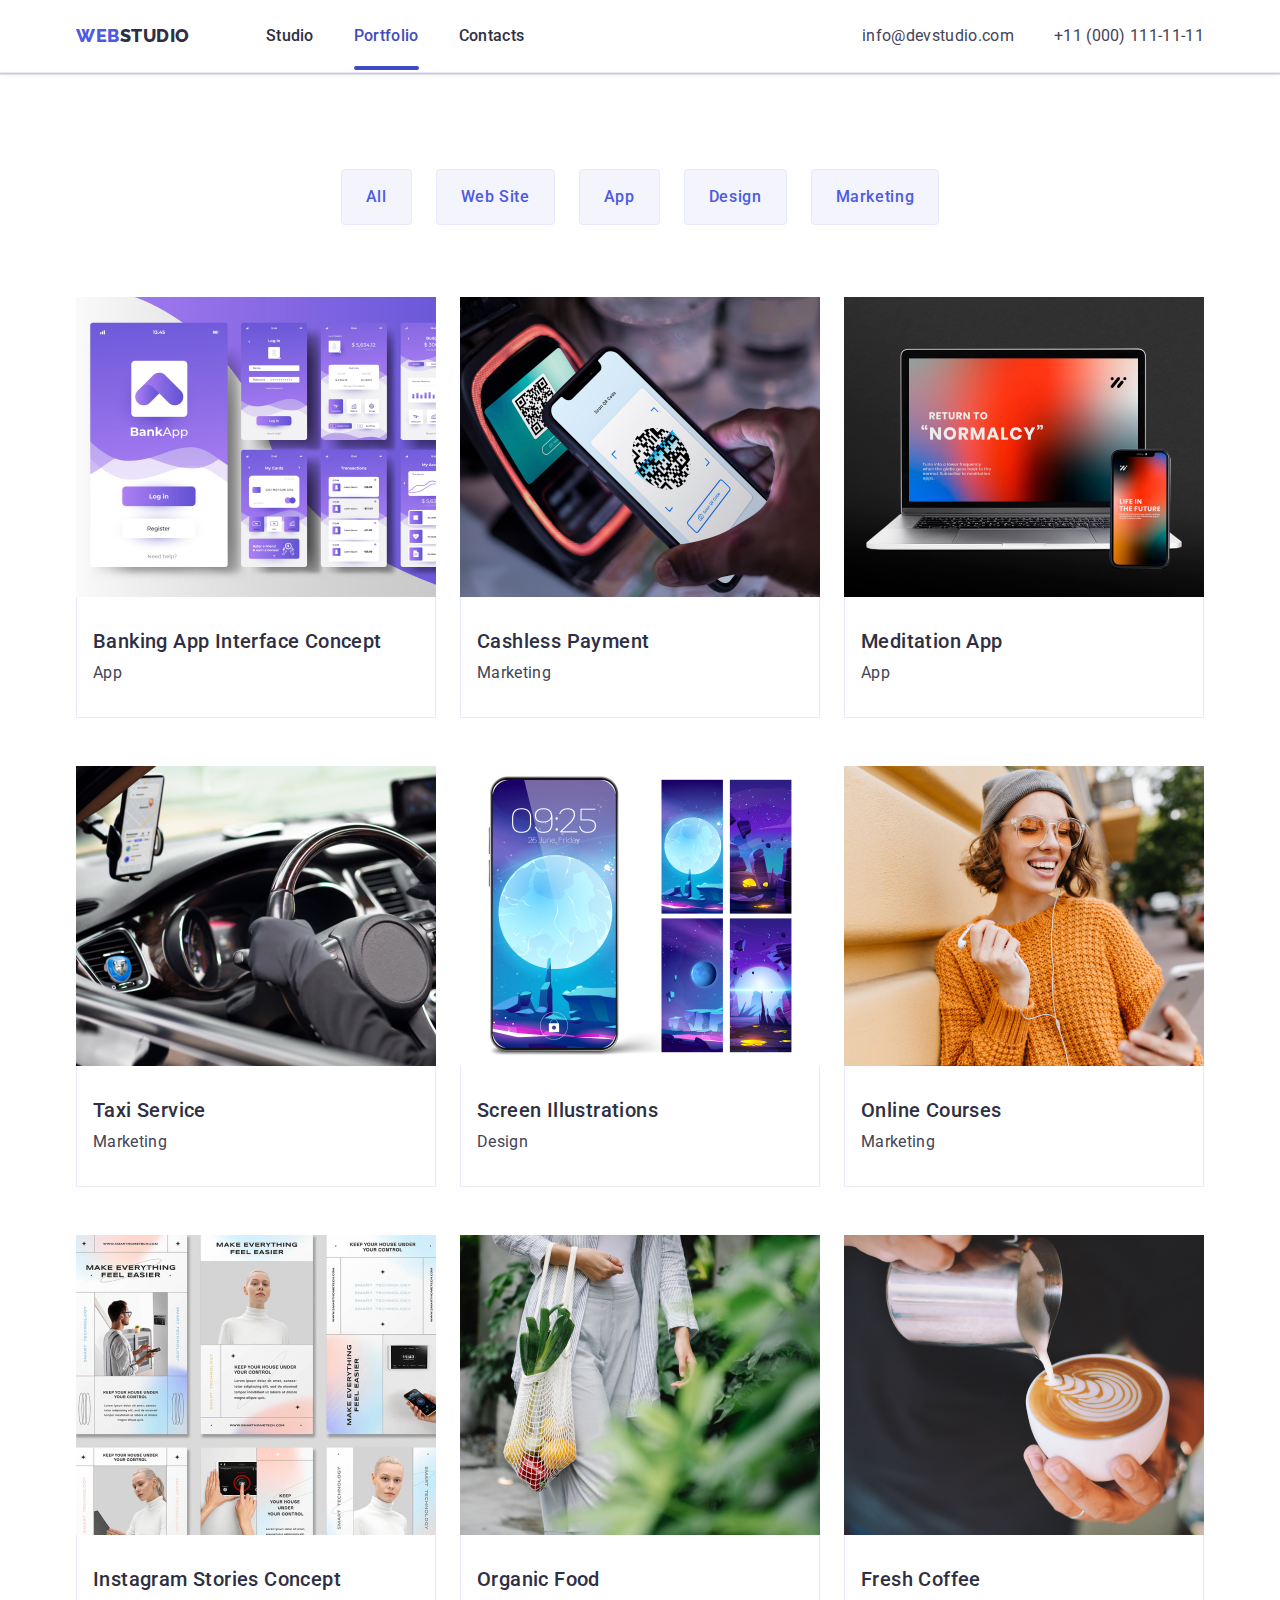
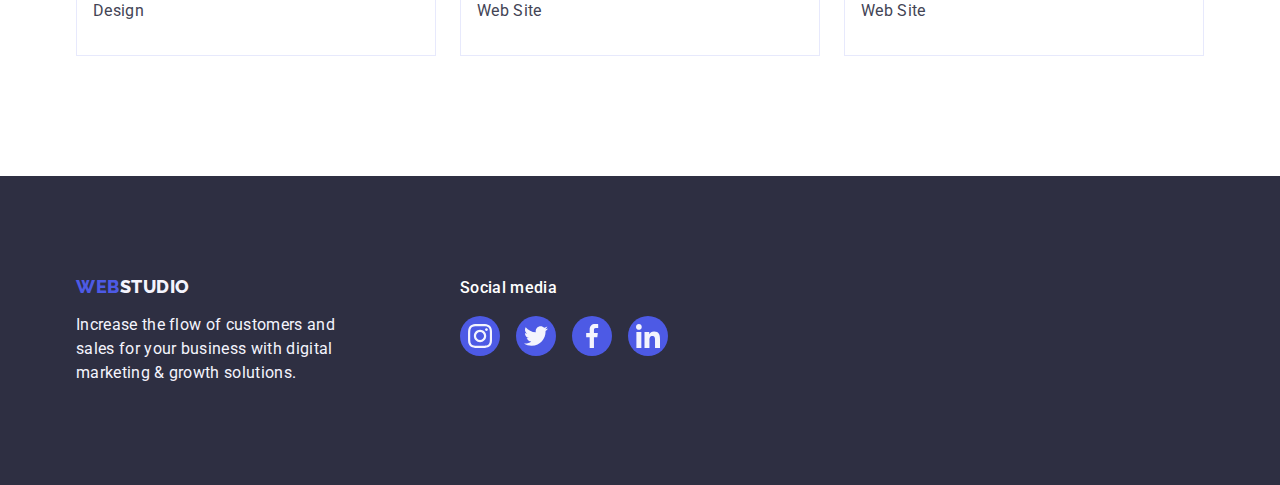
==== portfolio.html @ 04f92026 "Add files via upload" ====
<!DOCTYPE html>
<html lang="en">
  <head>
    <meta charset="UTF-8" />
    <meta name="viewport" content="width=device-width, initial-scale=1.0" />
    <link
      rel="stylesheet"
      href="https://cdnjs.cloudflare.com/ajax/libs/modern-normalize/2.0.0/modern-normalize.min.css"
    />
    <link rel="stylesheet" href="./css/styles.css" />
    <!-- <link
      rel="stylesheet"
      href="modern-normalize.min.css"
      crossorigin="anonymous"
      referrerpolicy="no-referrer"
    /> -->
    <link rel="preconnect" href="https://fonts.googleapis.com" />
    <link rel="preconnect" href="https://fonts.gstatic.com" crossorigin />
    <link
      href="https://fonts.googleapis.com/css2?family=Raleway:wght@800&family=Roboto:wght@400;500;700;900&display=swap"
      rel="stylesheet"
    />
    <title>Main Page</title>
  </head>

  <body>
    <header class="main-header">
      <div class="main-header-con container">
        <!--Navigation Menu-->
        <nav class="nav-con">
          <a class="logo link" href="./index.html"
            ><span class="logotext">Web</span
            ><span class="navtext">Studio</span></a
          >
          <ul class="nav-menu-con list">
            <li class="nav-menu">
              <a class="nav-button link" href="./index.html">Studio</a>
            </li>
            <li class="nav-menu">
              <a class="nav-active nav-button link" href="./portfolio.html"
                >Portfolio</a
              >
            </li>
            <li class="nav-menu">
              <a class="nav-button link" href="">Contacts</a>
            </li>
          </ul>
        </nav>
        <address class="contacts">
          <ul class="contacts-con list">
            <li class="address-menu">
              <a class="link" href="mailto:info@devstudio.com"
                >info@devstudio.com</a
              >
            </li>
            <li class="address-menu">
              <a class="link" href="tel:+110001111111">+11 (000) 111-11-11</a>
            </li>
          </ul>
        </address>
      </div>
    </header>

    <main>
      <section class="works-section">
        <div class="works-con container">
          <h1 class="visually-hidden">Works</h1>
          <ul class="button-list list">
            <li class="works-menu">
              <button type="button" class="work-button">All</button>
            </li>
            <li class="works-menu">
              <button type="button" class="work-button">Web Site</button>
            </li>
            <li class="works-menu">
              <button type="button" class="work-button">App</button>
            </li>
            <li class="works-menu">
              <button type="button" class="work-button">Design</button>
            </li>
            <li class="works-menu">
              <button type="button" class="work-button">Marketing</button>
            </li>
          </ul>
          <!-- works images -->

          <ul class="work-list list">
            <li class="work-items">
              <a class="work-cards link" href="">
                <div class="work-img">
                  <img
                    src="./images/portfolio/banking.jpg"
                    alt="banking app interface"
                    width="360"
                  />
                  <p class="work-img-info">
                    14 Stylish and User-Friendly App Design Concepts · Task
                    Manager App · Calorie Tracker App · Exotic Fruit Ecommerce
                    App · Cloud Storage App
                  </p>
                </div>
                <div class="work-info">
                  <h2 class="work-title">Banking App Interface Concept</h2>
                  <p class="work-content">App</p>
                </div>
              </a>
            </li>

            <li class="work-items">
              <a class="work-cards link" href="">
                <div class="work-img">
                  <img
                    src="./images/portfolio/payment.jpg"
                    alt="phone app qr code"
                    width="360"
                  />
                  <p class="work-img-info">
                    14 Stylish and User-Friendly App Design Concepts · Task
                    Manager App · Calorie Tracker App · Exotic Fruit Ecommerce
                    App · Cloud Storage App
                  </p>
                </div>
                <div class="work-info">
                  <h2 class="work-title">Cashless Payment</h2>
                  <p class="work-content">Marketing</p>
                </div>
              </a>
            </li>

            <li class="work-items">
              <a class="work-cards link" href="">
                <div class="work-img">
                  <img
                    src="./images/portfolio/meditationapp.jpg"
                    alt="mobile and laptop"
                    width="360"
                  />
                  <p class="work-img-info">
                    14 Stylish and User-Friendly App Design Concepts · Task
                    Manager App · Calorie Tracker App · Exotic Fruit Ecommerce
                    App · Cloud Storage App
                  </p>
                </div>
                <div class="work-info">
                  <h2 class="work-title">Meditation App</h2>
                  <p class="work-content">App</p>
                </div>
              </a>
            </li>

            <li class="work-items">
              <a class="work-cards link" href="">
                <div class="work-img">
                  <img
                    src="./images/portfolio/taxiservice.jpg"
                    alt="car driving wheel"
                    width="360"
                  />
                  <p class="work-img-info">
                    14 Stylish and User-Friendly App Design Concepts · Task
                    Manager App · Calorie Tracker App · Exotic Fruit Ecommerce
                    App · Cloud Storage App
                  </p>
                </div>
                <div class="work-info">
                  <h2 class="work-title">Taxi Service</h2>
                  <p class="work-content">Marketing</p>
                </div>
              </a>
            </li>

            <li class="work-items">
              <a class="work-cards link" href="">
                <div class="work-img">
                  <img
                    src="./images/portfolio/screenillustration.jpg"
                    alt="phone illustration"
                    width="360"
                  />
                  <p class="work-img-info">
                    14 Stylish and User-Friendly App Design Concepts · Task
                    Manager App · Calorie Tracker App · Exotic Fruit Ecommerce
                    App · Cloud Storage App
                  </p>
                </div>
                <div class="work-info">
                  <h2 class="work-title">Screen Illustrations</h2>
                  <p class="work-content">Design</p>
                </div>
              </a>
            </li>

            <li class="work-items">
              <a class="work-cards link" href="">
                <div class="work-img">
                  <img
                    src="./images/portfolio/onlinecourses.jpg"
                    alt="girl in orange holding phone"
                    width="360"
                  />
                  <p class="work-img-info">
                    14 Stylish and User-Friendly App Design Concepts · Task
                    Manager App · Calorie Tracker App · Exotic Fruit Ecommerce
                    App · Cloud Storage App
                  </p>
                </div>
                <div class="work-info">
                  <h2 class="work-title">Online Courses</h2>
                  <p class="work-content">Marketing</p>
                </div>
              </a>
            </li>

            <li class="work-items">
              <a class="work-cards link" href="">
                <div class="work-img">
                  <img
                    src="./images/portfolio/igconcept.jpg"
                    alt="ig posts"
                    width="360"
                  />
                  <p class="work-img-info">
                    14 Stylish and User-Friendly App Design Concepts · Task
                    Manager App · Calorie Tracker App · Exotic Fruit Ecommerce
                    App · Cloud Storage App
                  </p>
                </div>
                <div class="work-info">
                  <h2 class="work-title">Instagram Stories Concept</h2>
                  <p class="work-content">Design</p>
                </div>
              </a>
            </li>

            <li class="work-items">
              <a class="work-cards link" href="">
                <div class="work-img">
                  <img
                    src="./images/portfolio/organicfood.jpg"
                    alt="carrying fruit"
                    width="360"
                  />
                  <p class="work-img-info">
                    14 Stylish and User-Friendly App Design Concepts · Task
                    Manager App · Calorie Tracker App · Exotic Fruit Ecommerce
                    App · Cloud Storage App
                  </p>
                </div>
                <div class="work-info">
                  <h2 class="work-title">Organic Food</h2>
                  <p class="work-content">Web Site</p>
                </div>
              </a>
            </li>

            <li class="work-items">
              <a class="work-cards link" href="">
                <div class="work-img">
                  <img
                    src="./images/portfolio/freshcoffee.jpg"
                    alt="pouring coffee"
                    width="360"
                  />
                  <p class="work-img-info">
                    14 Stylish and User-Friendly App Design Concepts · Task
                    Manager App · Calorie Tracker App · Exotic Fruit Ecommerce
                    App · Cloud Storage App
                  </p>
                </div>
                <div class="work-info">
                  <h2 class="work-title">Fresh Coffee</h2>
                  <p class="work-content">Web Site</p>
                </div>
              </a>
            </li>
          </ul>
        </div>
      </section>
    </main>
    <!-- footer -->
    <footer class="footer-section">
      <div class="footer-con container">
        <div class="footer-wrap">
          <a class="logo link" href="./index.html"
            >Web<span class="footer-logo">Studio</span></a
          >
          <p class="p-footer">
            Increase the flow of customers and sales for your business with
            digital marketing & growth solutions.
          </p>
        </div>
        <div class="footer-wrap">
          <p class="footer-socmed-header">Social media</p>
          <ul class="footer-socmed list">
            <!-- Instagram Icon -->
            <li class="footer-socmed-icon">
              <a href="" class="footer-socmed-link">
                <svg
                  class="footer-socmed-svg"
                  xmlns="http://www.w3.org/2000/svg"
                  width="24"
                  height="24"
                >
                  <use href="./images/icons.svg#footer-instagram"></use>
                </svg>
              </a>
            </li>
            <!-- Twitter Icon -->
            <li class="footer-socmed-icon">
              <a href="" class="footer-socmed-link">
                <svg
                  class="footer-socmed-svg"
                  xmlns="http://www.w3.org/2000/svg"
                  width="24"
                  height="24"
                >
                  <use href="./images/icons.svg#footer-twitter"></use>
                </svg>
              </a>
            </li>
            <!-- FB Icon -->
            <li class="footer-socmed-icon">
              <a href="" class="footer-socmed-link">
                <svg
                  class="footer-socmed-svg"
                  xmlns="http://www.w3.org/2000/svg"
                  width="24"
                  height="24"
                >
                  <use href="./images/icons.svg#footer-facebook"></use>
                </svg>
              </a>
            </li>
            <!-- Linkedin Icon -->
            <li class="footer-socmed-icon">
              <a href="" class="footer-socmed-link">
                <svg
                  class="footer-socmed-svg"
                  xmlns="http://www.w3.org/2000/svg"
                  width="24"
                  height="24"
                >
                  <use href="./images/icons.svg#footer-linkedin"></use>
                </svg>
              </a>
            </li>
          </ul>
        </div>
      </div>
    </footer>
  </body>
</html>
---- css/styles.css ----
* {
  /* box-sizing: border-box; */
  margin: 0;
  padding: 0;
}

/* h1, h2, h3, h4, h5, h6, p, ul {
margin: 0;
padding: 0;
} */

img {
  display: block;
}

:root {
  --color: #2e2f42;
  --CORNFLOWER: #e7e9fc;
  --WHITE: #fff;
  --dairy: #fcfcfc;
  --ocean: #404bbf;
  --navy-blue-modal: rgba(46, 47, 66, 0.4);
}

.div {
  display: block;
}

body {
  font-family: "Roboto", sans-serif;
  color: #434455;
  background-color: #ffffff;
}

/* header {
  border-bottom: 1px solid #e7e9fc;
} */
.logo {
  font-family: "Raleway", sans-serif;
  font-weight: 800;
  font-size: 18px;
  line-height: 1.17;
  letter-spacing: 0.03em;
  text-transform: uppercase;
  color: #4d5ae5;
  margin-right: 76px;
}

.logo .link {
  display: flex;
  flex-shrink: 0;
}

.container {
  width: 1158px;
  margin: 0 auto;
  padding: 0 15px;
}

.nav-con {
  display: flex;
  /* gap: 76px; */
  /* margin-right: 76px; */
}

.main-header {
  /* background: var(--WHITE: #fff); */
  /* padding: 24px 0 24px; */
  border-bottom: 1px solid #e7e9fc;
  box-shadow: 0px 2px 1px rgba(46, 47, 66, 0.08),
    0px 1px 1px rgba(46, 47, 66, 0.16), 0px 1px 6px rgba(46, 47, 66, 0.08);
}

/* header contrainer */
.main-header-con {
  /* margin-left: auto;
  margin-right: auto; */
  display: flex;
  justify-content: space-between;
}

/* for studio, portfolio, contacts  */

.nav-menu-con {
  display: flex;
  /* align-items: flex-start; */
  /* display: inline-flex; */
  /* position: relative; */
  padding: 24px 0;
  gap: 40px;
}

.nav-con,
.contacts {
  display: flex;
  align-items: center;
  /* gap: 76px; */
}

.navtext {
  color: #2e2f42;
}

.link {
  text-decoration: none;
  /* padding: 24px 0; */
  /* color: #4d5ae5; */
}

.list {
  list-style: none;
  /* display: inline-flex; */
}

.nav-button {
  font-weight: 500;
  font-size: 16px;
  line-height: 1.5;
  letter-spacing: 0.02em;
  color: #2e2f42;
  padding: 24px 0;
}

/* .nav-menu .link {
  font-weight: 500;
  font-size: 16px;
  line-height: 1.5;
  letter-spacing: 0.02em;
  color: #2e2f42;
} */

/* HW5 */

.nav-active {
  color: var(--ocean);
  position: relative;
  transition: color 250ms cubic-bezier(0.4, 0, 0.2, 1);
}

.nav-active::after {
  content: "";
  position: absolute;
  left: 0;
  bottom: -2px;
  height: 4px;
  background-color: var(--ocean);
  border-radius: 2px;
  bottom: -1px;
  width: 100%;
}

.address-menu > .link {
  transition: color 250ms cubic-bezier(0.4, 0, 0.2, 1);
}

.contacts-con {
  align-items: flex-start;
  display: flex;
  /* position: relative; */
  gap: 40px;
  padding: 24px 0;
}

.address-menu {
  font-weight: 400;
  font-size: 16px;
  line-height: 1.5;
  letter-spacing: 0.02em;
  color: #434455;
  display: flex;
}

.list .link:hover {
  color: #404bbf;
}

.list .link:focus {
  color: #404bbf;
}

address .list {
  font-weight: 500;
  font-size: 16px;
  line-height: 1.5;
  letter-spacing: 0.02em;
}
address {
  font-style: normal;
  display: block;
}

.address-menu .link {
  color: #434455;
}

.list .link {
  font-size: 16px;
  line-height: 1.5;
  letter-spacing: 0.02em;
  /* color: #434455;  */
  /* color: #2e2f42; */
}

.footer-logo {
  color: #434455;
}

/* first section */
.first-section {
  background-color: rgba(46, 47, 66, 0.7);
  padding: 188px 0;
  background-image: linear-gradient(
      rgba(46, 47, 66, 0.7),
      rgba(46, 47, 66, 0.7)
    ),
    url(../images/heroimage.jpg);
  background-repeat: no-repeat;
  background-position: center;
  background-size: cover;
  max-width: 1440px, 1440px;
  margin: 0 auto;
}

.first-header {
  font-size: 56px;
  line-height: 1.07;
  text-align: center;
  letter-spacing: 0.02em;
  color: #ffffff;
  max-width: 496px;
  margin: 0 auto 48px;
}

.order-button {
  background-color: #4d5ae5;
  font-family: "Roboto", sans-serif;
  font-weight: 500;
  font-size: 16px;
  line-height: 1.5;
  letter-spacing: 0.04em;
  color: #ffffff;
  min-width: 169px;
  height: 56px;
  display: block;
  border-style: none;
  border-radius: 4px;
  cursor: pointer;
  margin-top: 48px;
  margin-bottom: auto;
  margin-right: auto;
  margin-left: auto;
  transition: background-color 250ms cubic-bezier(0.4, 0, 0.2, 1);
}

button:hover,
button:focus {
  background-color: #404bbf;
}

/* second section */

.second-section {
  padding: 120px 0;
}

.visually-hidden {
  position: absolute;
  width: 1px;
  height: 1px;
  margin: -1px;
  border: 0;
  padding: 0;
  white-space: nowrap;
  clip-path: inset(100%);
  clip: rect(0 0 0 0);
  overflow: hidden;
}
/* HW4 */
.icon-container {
  display: flex;
  align-items: center;
  justify-content: center;
  height: 112px;
  background-color: #f4f4fd;
  border-radius: 4px;
  margin-bottom: 8px;
}

.values {
  display: flex;
  gap: 24px;
}

.p-title {
  margin-bottom: 8px;
}

.p-con {
  flex-basis: calc((100% - 72px) / 4);
}

h3,
.team-name {
  font-weight: 500;
  font-size: 20px;
  line-height: 1.2;
  letter-spacing: 0.02em;
  color: #2e2f42;
  margin-bottom: 8px;
  text-align: left;
}

p,
.team-text {
  font-size: 16px;
  line-height: 1.5;
  letter-spacing: 0.02em;
  color: #434455;
  text-align: left;
}

/* third section */
.third-title,
.fourth-title,
.fifth-title {
  font-size: 36px;
  line-height: 1.11;
  text-align: center;
  letter-spacing: 0.02em;
  text-transform: capitalize;
  color: #2e2f42;
  margin-bottom: 72px;
}

.third-section {
  padding-bottom: 120px;
}

.images-con {
  display: flex;
  gap: 24px;
}

.image-card {
  flex-basis: calc((100% - 48px) / 3);
}

/* fourth section */

.fourth-section {
  background-color: #f4f4fd;
  padding: 120px 0;
}

.team-con {
  display: flex;
  gap: 24px;
}

.team-list {
  background-color: #ffffff;
  flex-basis: calc((100% - 72px) / 4);
  border-radius: 0 0 4px 4px;
  box-shadow: 0px 1px 6px rgba(46, 47, 66, 0.08),
    0px 1px 1px rgba(46, 47, 66, 0.16), 0px 2px 1px rgba(46, 47, 66, 0.08);
}

.team-card {
  padding: 32px 0;
}

.team-name {
  text-align: center;
  margin-bottom: 8px;
}

.team-text {
  text-align: center;
}

.socmed-con {
  display: flex;
  justify-content: center;
  gap: 24px;
  margin-top: 8px;
}

.socmed-items {
  width: 40px;
  height: 40px;
}

.socmed-link {
  width: 100%;
  height: 100%;
  background-color: #4d5ae5;
  border-radius: 50%;
  display: flex;
  align-items: center;
  justify-content: center;
  /* HW5 */
  transition: background-color 250ms cubic-bezier(0.4, 0, 0.2, 1);
}

.socmed-link:hover,
.socmed-link:focus {
  background-color: #404bbf;
}

.socmed-icon {
  fill: #f4f4fd;
}

/* fifth section */
.fifth-section {
  background-color: #ffffff;
  padding: 120px 0;
}

.customers {
  display: flex;
  gap: 24px;
}

.customer-list {
  width: calc((100% - 120px) / 6);
  height: 88px;
}

.customer-link {
  width: 100%;
  height: 100%;
  border: 1px solid #8e8f99;
  border-radius: 4px;
  display: flex;
  align-items: center;
  justify-content: center;
  color: #8e8f99;
  /* HW5 */
  transition: border-color 250ms cubic-bezier(0.4, 0, 0.2, 1),
    color 250ms cubic-bezier(0.4, 0, 0.2, 1);
}

.customer-link:hover,
.customer-link:focus {
  border-color: #404bbf;
  color: #404bbf;
}

.customer-icon {
  fill: currentColor;
}

/* footer */
.footer-section {
  background-color: #2e2f42;
  padding: 100px 0;
}

.footer-logo {
  color: #f4f4fd;
}

.p-footer {
  color: #f4f4fd;
  line-height: 1.5;
  letter-spacing: 0.02em;
  max-width: 264px;
}

.footer-con .link {
  display: inline-block;
  margin-bottom: 16px;
}

/* Hw4 */
.footer-section > .container {
  display: flex;
  align-items: baseline;
}

.footer-wrap {
  margin-right: 120px;
}

.footer-socmed-header {
  font-weight: 500;
  font-size: 16px;
  line-height: 1.5;
  letter-spacing: 0.02em;
  color: #ffffff;
  margin-bottom: 16px;
}

.footer-socmed {
  display: flex;
  gap: 16px;
}

.footer-socmed-icon {
  width: 40px;
  height: 40px;
}

.footer-socmed-link {
  width: 100%;
  height: 100%;
  background-color: #4d5ae5;
  border-radius: 50%;
  display: flex;
  align-items: center;
  justify-content: center;
  /* HW5 */
  transition: background-color 250ms cubic-bezier(0.4, 0, 0.2, 1);
}

.footer-socmed-link:hover,
.footer-socmed-link:focus {
  background-color: #31d0aa;
}

.footer-socmed-svg {
  fill: #f4f4fd;
}

/* portfolio - main - page */

.works-section {
  padding: 96px 0 120px 0;
}

.button-list {
  display: flex;
  justify-content: center;
  gap: 24px;
  margin-bottom: 72px;
}

.work-button {
  background-color: #f4f4fd;
  font-family: "Roboto", sans-serif;
  font-weight: 500;
  font-size: 16px;
  line-height: 1.5;
  letter-spacing: 0.04em;
  color: #4d5ae5;
  height: 56px;
  display: block;
  border-style: none;
  border: 1px solid var(--CORNFLOWER);
  border-radius: 4px;
  cursor: pointer;
  padding: 12px 24px;
  transition: color 250ms cubic-bezier(0.4, 0, 0.2, 1),
    background-color 250ms cubic-bezier(0.4, 0, 0.2, 1),
    border-color 250ms cubic-bezier(0.4, 0, 0.2, 1),
    box-shadow 250ms cubic-bezier(0.4, 0, 0.2, 1);
}

.work-button:hover,
.work-button:focus {
  color: #ffffff;
  background-color: #404bbf;
  border: 1px solid transparent;
  box-shadow: 0px 2px 2px 0px rgba(0, 0, 0, 0.12),
    0px 2px 1px 0px rgba(0, 0, 0, 0.08), 0px 3px 1px 0px rgba(0, 0, 0, 0.1);
}

/* .work-cards {
  background-color: #4d5ae5;
  font-family: "Roboto", sans-serif;
  font-weight: 500;
  font-size: 16px;
  line-height: 1.5;
  letter-spacing: 0.04em;
} */

.work-cards {
  display: block;
  /* HW5 */
  transition: box-shadow 250ms cubic-bezier(0.4, 0, 0.2, 1);
}

.work-cards h2 {
  list-style: none;
  font-weight: 500;
  font-size: 20px;
  line-height: 1.2;
  letter-spacing: 0.02em;
  color: #2e2f42;
}

.work-content p {
  font-size: 16px;
  line-height: 1.5;
  letter-spacing: 0.02em;
  color: #434455;
  text-align: center;
}

/* service cards portfoio */

.work-list {
  display: flex;
  flex-wrap: wrap;
  column-gap: 24px;
  row-gap: 48px;
}

.work-items {
  flex-basis: calc((100% - 48px) / 3);
}

.work-info {
  padding: 32px 16px;
  border: 1px solid var(--CORNFLOWER);
  border-top: none;
}

.work-title {
  list-style: none;
  font-weight: 500;
  font-size: 20px;
  line-height: 1.2;
  letter-spacing: 0.02em;
  color: #2e2f42;
  margin-bottom: 8px;
  text-align: left;
}

.work-cards:hover,
.work-cards:focus {
  box-shadow: 0px 1px 6px rgba(46, 47, 66, 0.08),
    0px 1px 1px rgba(46, 47, 66, 0.16), 0px 2px 1px rgba(46, 47, 66, 0.08);
}

/* HW5 */

.work-img {
  position: relative;
  overflow: hidden;
}

.work-img-info {
  position: absolute;
  top: 0;
  font-size: 16px;
  line-height: 1.5;
  letter-spacing: 0.02em;
  color: #f4f4fd;
  padding: 40px 32px;
  background-color: #4d5ae5;
  height: 100%;
  width: 100%;
  transform: translateY(100%);
  transition: transform 250ms cubic-bezier(0.4, 0, 0.2, 1);
}

.work-cards:hover .work-img-info,
.work-cards:focus .work-img-info {
  transform: translateY(0%);
}

/* Modal */

.hero-modal {
  position: fixed;
  top: 0;
  left: 0;
  width: 100%;
  height: 100%;
  background-color: var(--navy-blue-modal);
  transition: opacity 250ms cubic-bezier(0.4, 0, 0.2, 1),
    visibility 250ms cubic-bezier(0.4, 0, 0.2, 1);
}

.is-hidden {
  opacity: 0;
  visibility: hidden;
  pointer-events: none;
}

.modal-window {
  position: absolute;
  top: 50%;
  left: 50%;
  transform: translate(-50%, -50%) scale(1);
  width: 408px;
  min-height: 584px;
  background: var(--dairy);
  box-shadow: 0px 1px 1px rgba(0, 0, 0, 0.14), 0px 1px 3px rgba(0, 0, 0, 0.12),
    0px 2px 1px rgba(0, 0, 0, 0.2);
  border-radius: 4px;
  transition: transform 250ms cubic-bezier(0.4, 0, 0.2, 1);
}

.modal-button-close {
  position: absolute;
  top: 24px;
  right: 24px;
  width: 24px;
  height: 24px;
  border-radius: 50%;
  display: flex;
  align-items: center;
  justify-content: center;
  background-color: var(--CORNFLOWER);
  border: 1px solid rgba(0, 0, 0, 0.1);
  padding: 0;
  cursor: pointer;
  transition: background-color 250ms cubic-bezier(0.4, 0, 0.2, 1),
    border 250ms cubic-bezier(0.4, 0, 0.2, 1);
}

.modal-button-close:hover,
.modal-button-close:focus {
  background-color: var(--ocean);
  border: none;
}

.modal-button-close-svg {
  transition: fill 250ms cubic-bezier(0.4, 0, 0.2, 1);
}

.modal-button-close:hover,
.modal-button-close:focus {
  fill: var(--WHITE);
}
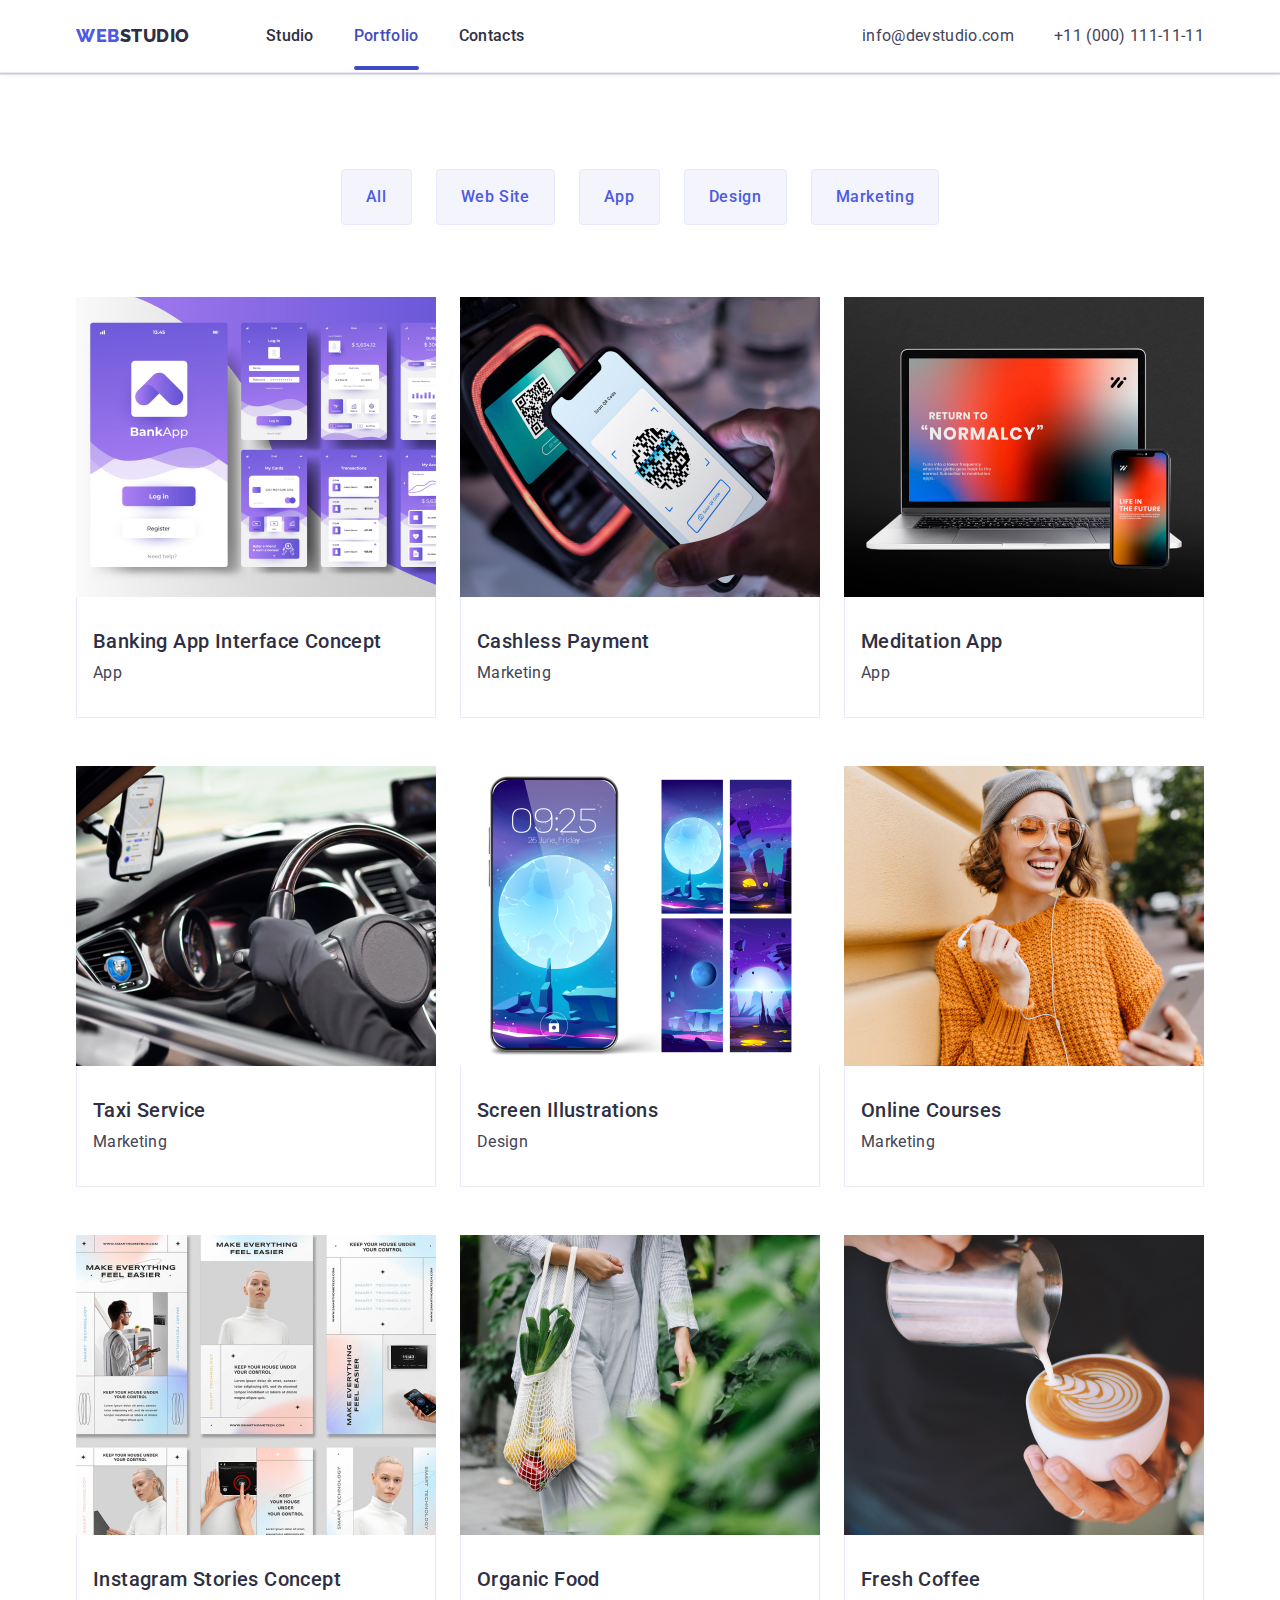
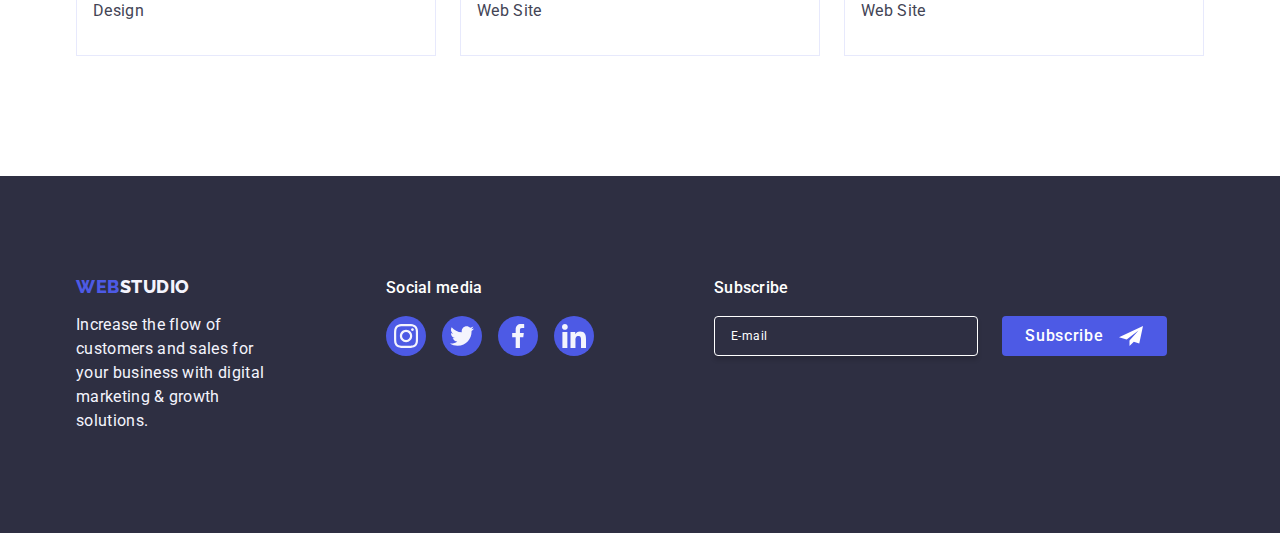
==== commit 025ea68e: "updated footer" ====
--- a/portfolio.html
+++ b/portfolio.html
@@ -346,6 +346,33 @@
             </li>
           </ul>
         </div>
+         <!-- HW6 Subscription -->
+        <div class="footer-wrap">
+          <p class="footer-form-header">Subscribe</p>
+          <form class="footer-form">
+            <label class="footer-form-label"
+              ><input
+                type="email"
+                name="email"
+                placeholder="E-mail"
+                class="footer-form-input"
+            /></label>
+            <button type="submit" class="footer-form-btn">
+              Subscribe
+              <svg
+                class="subscribe-btn-icon"
+                xmlns="http://www.w3.org/2000/svg"
+                width="24"
+                height="24"
+                fill="#fff"
+              >
+                <use href="./images/icons.svg#subscribe-icon"></use>
+              </svg>
+            </button>
+          </form>
+        </div>
+      </div>
+    </footer>
       </div>
     </footer>
   </body>
--- a/css/styles.css
+++ b/css/styles.css
@@ -20,6 +20,11 @@
   --dairy: #fcfcfc;
   --ocean: #404bbf;
   --navy-blue-modal: rgba(46, 47, 66, 0.4);
+  --slate: #434455;
+  --light-slate: #8e8f99;
+  --iris: #4d5ae5;
+  --navy-blue: #2e2f42;
+  --cloud: #f4f4fd;
 }
 
 .div {
@@ -726,3 +731,215 @@
 .modal-button-close:focus {
   fill: var(--WHITE);
 }
+
+/* HW6 */
+
+.modal-text {
+  color: var(--navyblue, #2e2f42);
+  text-align: center;
+  font-size: 16px;
+  font-weight: 500;
+  line-height: 24px;
+  letter-spacing: 0.32px;
+}
+
+.modal-window {
+  padding: 72px 24px 24px;
+}
+
+.modal-header-text {
+  font-weight: 500;
+  font-size: 16px;
+  line-height: 1.5;
+  text-align: center;
+  letter-spacing: 0.02em;
+  color: var(--navy-blue);
+  margin-bottom: 16px;
+}
+
+.modal-form {
+  margin-bottom: 8px;
+}
+
+.modal-form-label {
+  font-size: 12px;
+  line-height: 1.17;
+  letter-spacing: 0.04em;
+  color: var(--light-slate);
+  display: block;
+  margin-bottom: 4px;
+}
+
+.modal-form-div {
+  position: relative;
+}
+
+.modal-form-input {
+  width: 100%;
+  height: 40px;
+  border: 1px solid var(--navy-blue-modal);
+  border-radius: 4px;
+  background-color: transparent;
+  padding-left: 38px;
+  outline: transparent;
+  transition: border-color 250ms cubic-bezier(0.4, 0, 0.2, 1);
+}
+
+.modal-form-input:focus {
+  border-color: var(--iris);
+}
+
+.modal-form-input:focus + .modal-form-input-icon {
+  fill: var(--iris);
+}
+
+.modal-form-input-icon {
+  position: absolute;
+  left: 16px;
+  top: 50%;
+  transform: translateY(-50%);
+  transition: fill 250ms cubic-bezier(0.4, 0, 0.2, 1);
+}
+
+.modal-form-comment {
+  margin-bottom: 16px;
+}
+
+.modal-form-textarea {
+  width: 100%;
+  height: 120px;
+  font-size: 12px;
+  line-height: 1.17;
+  letter-spacing: 0.04em;
+  color: var(--navy-blue-modal);
+  border: 1px solid var(--navy-blue-modal);
+  border-radius: 4px;
+  background-color: transparent;
+  padding: 8px 16px;
+  outline: transparent;
+  resize: none;
+  transition: border-color 250ms cubic-bezier(0.4, 0, 0.2, 1);
+}
+
+.modal-form-textarea:focus {
+  border-color: var(--iris);
+}
+
+.modal-form-agreement {
+  margin-bottom: 24px;
+}
+
+.modal-checkbox-label {
+  display: block;
+  font-size: 12px;
+  line-height: 1.17;
+  letter-spacing: 0.04em;
+  color: var(--light-slate);
+}
+
+.privacy-policy {
+  width: 16px;
+  height: 16px;
+  border: 1px solid var(--navy-blue-modal);
+  border-radius: 2px;
+  transition: background-color 250ms cubic-bezier(0.4, 0, 0.2, 1),
+    border 250ms cubic-bezier(0.4, 0, 0.2, 1),
+    fill 250ms cubic-bezier(0.4, 0, 0.2, 1);
+  display: inline-flex;
+  align-items: center;
+  justify-content: center;
+  fill: transparent;
+  margin-right: 8px;
+}
+
+.modal-checkbox:checked + .modal-checkbox-label .privacy-policy {
+  background-color: var(--ocean);
+  border: none;
+  fill: var(--cloud);
+}
+
+.privacy-check-policy {
+  color: var(--iris);
+}
+
+.modal-form-button {
+  display: block;
+  min-width: 169px;
+  height: 56px;
+  font-family: "Roboto", sans-serif;
+  font-size: 16px;
+  font-weight: 500;
+  line-height: 1.5;
+  letter-spacing: 0.04em;
+  color: var(--WHITE);
+  cursor: pointer;
+  background-color: var(--iris);
+  border: none;
+  border-radius: 4px;
+  transition: background-color 250ms cubic-bezier(0.4, 0, 0.2, 1);
+
+  box-shadow: 0px 4px 4px 0px rgba(0, 0, 0, 0.15);
+  margin: 0 auto;
+}
+
+.modal-form-button:hover,
+.modal-form-button:focus {
+  background-color: var(--ocean);
+  border: none;
+}
+
+/* HW6 Footer Form */
+
+.footer-form-header {
+  font-weight: 500;
+  font-size: 16px;
+  line-height: 1.5;
+  letter-spacing: 0.02em;
+  color: #ffffff;
+  margin-bottom: 16px;
+}
+
+.footer-form {
+  display: flex;
+  gap: 24px;
+}
+
+.footer-form-input {
+  width: 264px;
+  height: 40px;
+  border: 1px solid var(--WHITE);
+  background-color: transparent;
+  font-size: 12px;
+  line-height: 1.5;
+  letter-spacing: 0.04em;
+  padding-left: 16px;
+  box-shadow: 0px 4px 4px 0px rgba(0, 0, 0, 0.15);
+  border-radius: 4px;
+  color: var(--WHITE);
+}
+
+.footer-form-input::placeholder {
+  color: var(--WHITE);
+}
+
+.footer-form-btn {
+  min-width: 165px;
+  height: 40px;
+  display: flex;
+  justify-content: center;
+  align-items: center;
+  font-family: "Roboto", sans-serif;
+  font-size: 16px;
+  font-weight: 500;
+  line-height: 1.5;
+  letter-spacing: 0.04em;
+  color: var(--WHITE);
+  background-color: var(--iris);
+  border: none;
+  border-radius: 4px;
+  cursor: pointer;
+}
+
+.subscribe-btn-icon {
+  margin-left: 16px;
+}
